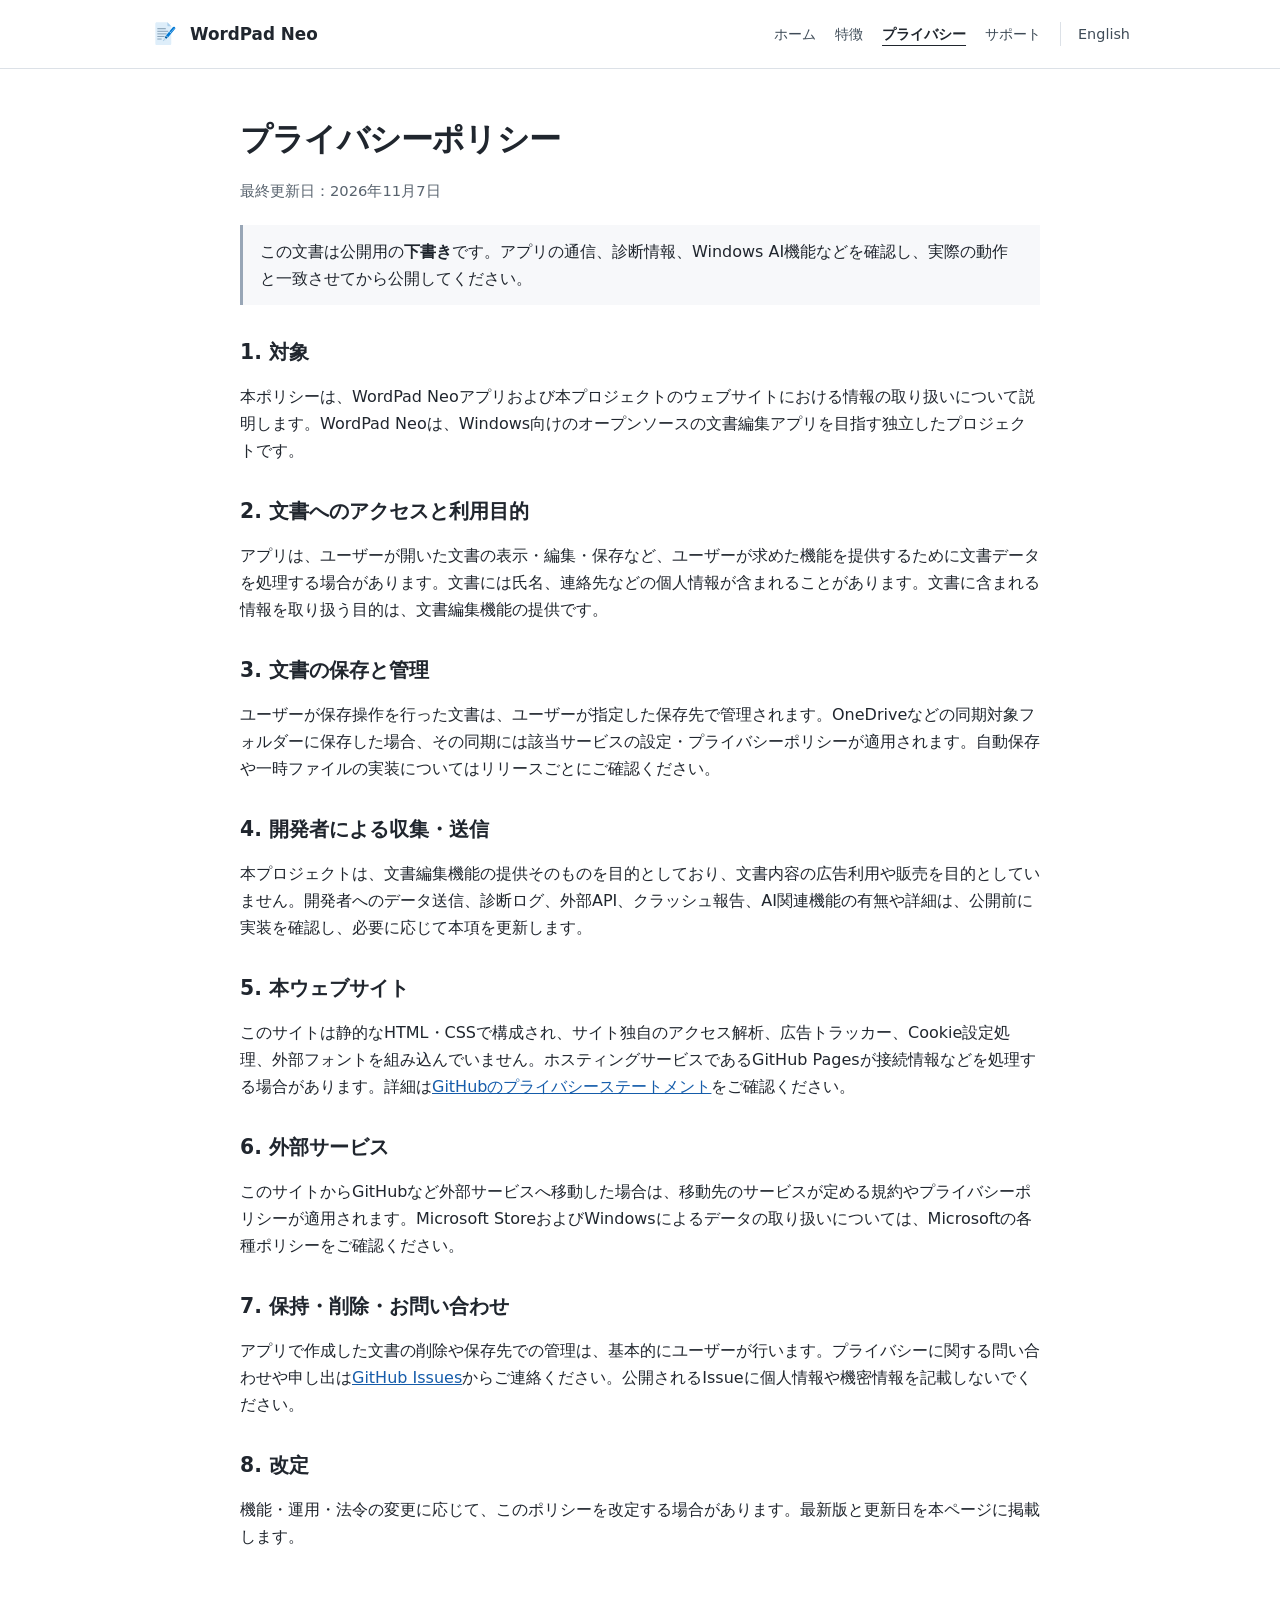
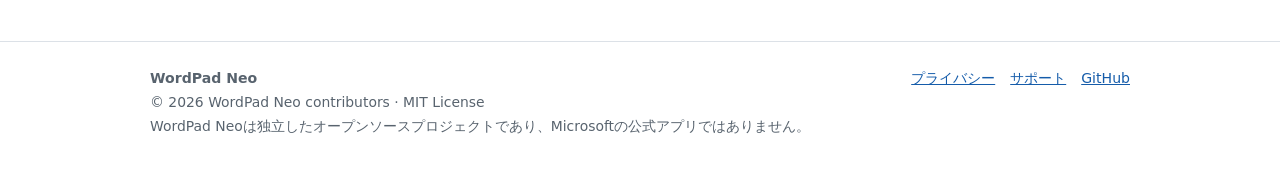
==== docs/ja/privacy.html @ f22e0221 "Create a website" ====
<!DOCTYPE html>
<html lang="ja">

<head>
    <meta charset="utf-8" />
    <meta content="width=device-width,initial-scale=1" name="viewport" />
    <meta content="light" name="color-scheme" />
    <meta content="#f7f8fa" name="theme-color" />
    <meta content="WordPad Neo の公式プロジェクトサイト。機能、開発状況、プライバシー、サポート情報。" name="description" />
    <title>プライバシーポリシー | WordPad Neo</title>
    <link href="../assets/logo.svg" rel="icon" type="image/svg+xml" />
    <link href="../assets/style.css" rel="stylesheet" />
    <link href="../en/privacy.html" hreflang="en" rel="alternate" />
</head>

<body><a class="skip" href="#main">本文へ移動</a>
    <header class="topbar">
        <div class="wrap topbar-inner"><a class="brand" href="index.html"><img alt="" height="40"
                    src="../assets/logo.svg" width="40" />WordPad Neo</a>
            <nav aria-label="メインナビゲーション" class="nav"><a href="index.html">ホーム</a><a href="features.html">特徴</a><a
                    aria-current="page" href="privacy.html">プライバシー</a><a href="support.html">サポート</a><a class="locale"
                    href="../en/privacy.html" lang="en">English</a></nav>
        </div>
    </header>
    <main id="main">
        <article class="wrap content">
            <h1>プライバシーポリシー</h1>
            <p class="updated">最終更新日：2026年11月7日</p>
            <div class="callout">
                <p>この文書は公開用の<strong>下書き</strong>です。アプリの通信、診断情報、Windows AI機能などを確認し、実際の動作と一致させてから公開してください。</p>
            </div>
            <h2>1. 対象</h2>
            <p>本ポリシーは、WordPad Neoアプリおよび本プロジェクトのウェブサイトにおける情報の取り扱いについて説明します。WordPad
                Neoは、Windows向けのオープンソースの文書編集アプリを目指す独立したプロジェクトです。</p>
            <h2>2. 文書へのアクセスと利用目的</h2>
            <p>アプリは、ユーザーが開いた文書の表示・編集・保存など、ユーザーが求めた機能を提供するために文書データを処理する場合があります。文書には氏名、連絡先などの個人情報が含まれることがあります。文書に含まれる情報を取り扱う目的は、文書編集機能の提供です。
            </p>
            <h2>3. 文書の保存と管理</h2>
            <p>ユーザーが保存操作を行った文書は、ユーザーが指定した保存先で管理されます。OneDriveなどの同期対象フォルダーに保存した場合、その同期には該当サービスの設定・プライバシーポリシーが適用されます。自動保存や一時ファイルの実装についてはリリースごとにご確認ください。
            </p>
            <h2>4. 開発者による収集・送信</h2>
            <p>本プロジェクトは、文書編集機能の提供そのものを目的としており、文書内容の広告利用や販売を目的としていません。開発者へのデータ送信、診断ログ、外部API、クラッシュ報告、AI関連機能の有無や詳細は、公開前に実装を確認し、必要に応じて本項を更新します。
            </p>
            <h2>5. 本ウェブサイト</h2>
            <p>このサイトは静的なHTML・CSSで構成され、サイト独自のアクセス解析、広告トラッカー、Cookie設定処理、外部フォントを組み込んでいません。ホスティングサービスであるGitHub
                Pagesが接続情報などを処理する場合があります。詳細は<a
                    href="https://docs.github.com/en/site-policy/privacy-policies/github-general-privacy-statement">GitHubのプライバシーステートメント</a>をご確認ください。
            </p>
            <h2>6. 外部サービス</h2>
            <p>このサイトからGitHubなど外部サービスへ移動した場合は、移動先のサービスが定める規約やプライバシーポリシーが適用されます。Microsoft
                StoreおよびWindowsによるデータの取り扱いについては、Microsoftの各種ポリシーをご確認ください。</p>
            <h2>7. 保持・削除・お問い合わせ</h2>
            <p>アプリで作成した文書の削除や保存先での管理は、基本的にユーザーが行います。プライバシーに関する問い合わせや申し出は<a
                    href="https://github.com/suzush/wordpadneo/issues">GitHub
                    Issues</a>からご連絡ください。公開されるIssueに個人情報や機密情報を記載しないでください。</p>
            <h2>8. 改定</h2>
            <p>機能・運用・法令の変更に応じて、このポリシーを改定する場合があります。最新版と更新日を本ページに掲載します。</p>
        </article>
    </main>
    <footer class="footer">
        <div class="wrap footer-row">
            <div><strong>WordPad Neo</strong>
                <div class="small">© 2026 WordPad Neo contributors · MIT License</div>
                <div class="small">WordPad Neoは独立したオープンソースプロジェクトであり、Microsoftの公式アプリではありません。</div>
            </div>
            <div class="footer-links"><a href="privacy.html">プライバシー</a><a href="support.html">サポート</a><a
                    href="https://github.com/suzush/wordpadneo" rel="noopener noreferrer">GitHub</a></div>
        </div>
    </footer>
</body>

</html>
---- docs/assets/style.css ----
/* WordPad Neo project website — minimal, readable, no external dependencies */
:root {
    color-scheme: light;
    --bg: #fff;
    --panel: #f7f8fa;
    --text: #20262e;
    --muted: #58636e;
    --border: #dce1e7;
    --link: #155caa;
    --max: 980px
}

* {
    box-sizing: border-box
}

html {
    scroll-behavior: smooth
}

body {
    margin: 0;
    background: var(--bg);
    color: var(--text);
    font: 16px/1.7 system-ui, -apple-system, "Segoe UI", "Yu Gothic", Meiryo, sans-serif
}

a {
    color: var(--link)
}

a:hover {
    text-decoration: none
}

a:focus-visible,
summary:focus-visible {
    outline: 2px solid var(--link);
    outline-offset: 3px
}

.wrap {
    width: min(var(--max), calc(100% - 40px));
    margin-inline: auto
}

.topbar {
    border-bottom: 1px solid var(--border);
    background: #fff
}

.topbar-inner {
    display: flex;
    align-items: center;
    justify-content: space-between;
    gap: 20px;
    min-height: 68px
}

.brand {
    display: flex;
    align-items: center;
    gap: 10px;
    color: var(--text);
    text-decoration: none;
    font-size: 1.05rem;
    font-weight: 650
}

.brand img {
    height: 30px;
    width: 30px
}

.nav {
    display: flex;
    align-items: center;
    gap: 19px;
    flex-wrap: wrap
}

.nav a {
    font-size: .9rem;
    text-decoration: none;
    color: #3e4b57
}

.nav a[aria-current=page] {
    color: var(--text);
    font-weight: 650;
    text-decoration: underline;
    text-underline-offset: 6px
}

.nav .locale {
    border-left: 1px solid var(--border);
    padding-left: 17px
}

.main-content {
    padding-top: 55px;
    padding-bottom: 70px
}

.intro-block {
    max-width: 790px;
    padding-bottom: 44px
}

.kicker {
    color: var(--muted);
    font-size: .84rem;
    margin: 0 0 12px
}

h1 {
    font-size: clamp(2rem, 4vw, 2.65rem);
    line-height: 1.25;
    margin: 0 0 19px;
    font-weight: 670;
    letter-spacing: -.025em
}

h2 {
    font-size: 1.38rem;
    line-height: 1.35;
    font-weight: 650;
    margin: 0 0 18px
}

.intro {
    font-size: 1.06rem;
    margin: 0 0 18px
}

.status-note {
    color: var(--muted);
    margin: 0
}

.link-row {
    display: flex;
    align-items: center;
    flex-wrap: wrap;
    gap: 24px;
    margin-top: 23px
}

.button-link {
    display: inline-block;
    padding: 8px 20px;
    border-radius: 5px;
    border: 1px solid var(--border);
    background: var(--panel);
    color: var(--text);
    text-decoration: none;
    font-weight: 600
}

.button-link:hover {
    background: #eceff3
}

.plain-section {
    border-top: 1px solid var(--border);
    padding: 32px 0 39px
}

.plain-section p {
    max-width: 790px
}

.muted,
.small {
    color: var(--muted)
}

.small {
    font-size: .87rem
}

.project-links {
    padding-left: 22px
}

.project-links li {
    margin: 5px 0
}

.content {
    max-width: 800px;
    padding: 50px 0 75px
}

.content h1 {
    font-size: 2rem
}

.content h2 {
    font-size: 1.27rem;
    margin: 34px 0 10px
}

.content p,
.content li {
    color: var(--text)
}

.content ul,
.content ol {
    padding-left: 23px
}

.content .updated {
    color: var(--muted);
    font-size: .92rem
}

.content .callout,
.note {
    border-left: 3px solid #98a6b6;
    background: var(--panel);
    padding: 13px 17px;
    margin: 22px 0;
    border-radius: 0
}

.content .callout p {
    margin: 0
}

.content .lead {
    color: var(--muted)
}

.cards {
    display: grid;
    grid-template-columns: repeat(3, minmax(0, 1fr));
    gap: 15px;
    margin: 22px 0
}

.card,
.panel {
    border: 1px solid var(--border);
    border-radius: 5px;
    background: #fff;
    padding: 20px
}

.card .symbol {
    font-size: 1.1rem
}

.card h3 {
    font-size: 1rem;
    margin: 8px 0
}

.card p {
    font-size: .94rem;
    color: var(--muted)
}

.split {
    display: grid;
    grid-template-columns: 1fr 1fr;
    gap: 20px
}

.actions {
    display: flex;
    gap: 14px;
    flex-wrap: wrap;
    margin-top: 16px
}

.btn {
    display: inline-block;
    padding: 8px 14px;
    text-decoration: none;
    border: 1px solid var(--border);
    border-radius: 5px;
    color: var(--text);
    background: var(--panel)
}

.btn:hover {
    background: #e9edf2
}

.footer {
    border-top: 1px solid var(--border);
    padding: 25px 0 35px;
    color: var(--muted);
    font-size: .88rem
}

.footer-row {
    display: flex;
    justify-content: space-between;
    gap: 20px;
    flex-wrap: wrap
}

.footer-links {
    display: flex;
    gap: 15px;
    flex-wrap: wrap
}

.footer-links a {
    color: var(--link)
}

details {
    border: 1px solid var(--border);
    border-radius: 5px;
    padding: 14px 18px;
    margin: 12px 0
}

summary {
    font-weight: 600;
    cursor: pointer
}

.skip {
    position: absolute;
    left: -9999px;
    top: 0;
    padding: 8px;
    background: white;
    color: black
}

.skip:focus {
    left: 10px;
    z-index: 10
}

.pill {
    background: var(--panel);
    padding: 3px 8px;
    border: 1px solid var(--border);
    border-radius: 4px;
    font-size: .84rem
}

.screenshots {
    display: flex;
    justify-content: center;
    width: 100%;
    margin-top: 24px;
}

.screenshots figure {
    width: 100%;
    max-width: 1100px;
    margin: 0;
}

.screenshots img {
    display: block;
    width: 100%;
    height: auto;
    margin: 0 auto;
    border-radius: 8px;
    border: 1px solid #e0e0e0;
}

@media(max-width:730px) {
    .topbar-inner {
        align-items: flex-start;
        flex-direction: column;
        gap: 8px;
        padding: 13px 0
    }

    .nav {
        gap: 12px;
        padding-bottom: 4px
    }

    .nav a {
        font-size: .85rem
    }

    .main-content {
        padding-top: 35px
    }

    .screenshots,
    .cards,
    .split {
        grid-template-columns: 1fr
    }

    .screenshots {
        gap: 27px
    }
}

@media(prefers-reduced-motion:reduce) {
    html {
        scroll-behavior: auto
    }
}
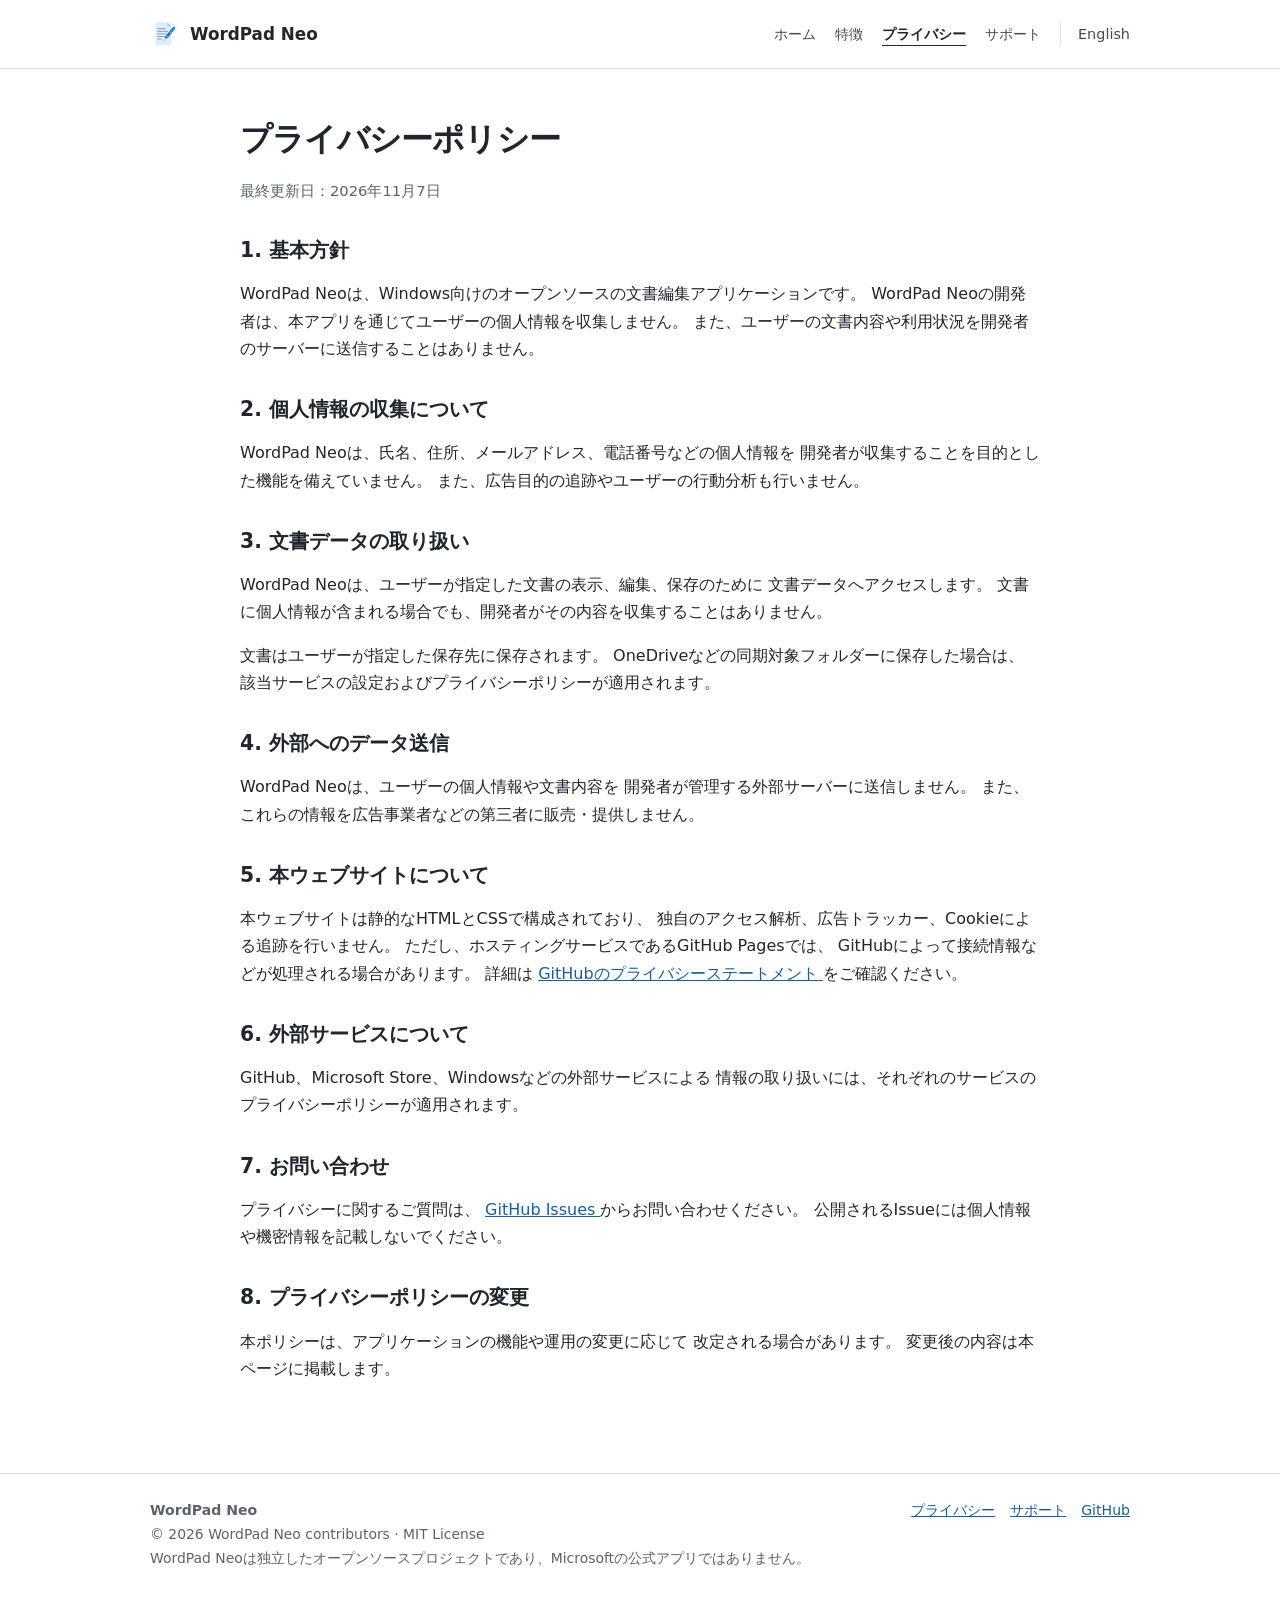
==== commit f7f7ce4f: "Edit privacy policy" ====
--- a/docs/ja/privacy.html
+++ b/docs/ja/privacy.html
@@ -23,39 +23,82 @@
         </div>
     </header>
     <main id="main">
+
         <article class="wrap content">
             <h1>プライバシーポリシー</h1>
             <p class="updated">最終更新日：2026年11月7日</p>
-            <div class="callout">
-                <p>この文書は公開用の<strong>下書き</strong>です。アプリの通信、診断情報、Windows AI機能などを確認し、実際の動作と一致させてから公開してください。</p>
-            </div>
-            <h2>1. 対象</h2>
-            <p>本ポリシーは、WordPad Neoアプリおよび本プロジェクトのウェブサイトにおける情報の取り扱いについて説明します。WordPad
-                Neoは、Windows向けのオープンソースの文書編集アプリを目指す独立したプロジェクトです。</p>
-            <h2>2. 文書へのアクセスと利用目的</h2>
-            <p>アプリは、ユーザーが開いた文書の表示・編集・保存など、ユーザーが求めた機能を提供するために文書データを処理する場合があります。文書には氏名、連絡先などの個人情報が含まれることがあります。文書に含まれる情報を取り扱う目的は、文書編集機能の提供です。
+
+            <h2>1. 基本方針</h2>
+            <p>
+                WordPad Neoは、Windows向けのオープンソースの文書編集アプリケーションです。
+                WordPad Neoの開発者は、本アプリを通じてユーザーの個人情報を収集しません。
+                また、ユーザーの文書内容や利用状況を開発者のサーバーに送信することはありません。
             </p>
-            <h2>3. 文書の保存と管理</h2>
-            <p>ユーザーが保存操作を行った文書は、ユーザーが指定した保存先で管理されます。OneDriveなどの同期対象フォルダーに保存した場合、その同期には該当サービスの設定・プライバシーポリシーが適用されます。自動保存や一時ファイルの実装についてはリリースごとにご確認ください。
+
+            <h2>2. 個人情報の収集について</h2>
+            <p>
+                WordPad Neoは、氏名、住所、メールアドレス、電話番号などの個人情報を
+                開発者が収集することを目的とした機能を備えていません。
+                また、広告目的の追跡やユーザーの行動分析も行いません。
             </p>
-            <h2>4. 開発者による収集・送信</h2>
-            <p>本プロジェクトは、文書編集機能の提供そのものを目的としており、文書内容の広告利用や販売を目的としていません。開発者へのデータ送信、診断ログ、外部API、クラッシュ報告、AI関連機能の有無や詳細は、公開前に実装を確認し、必要に応じて本項を更新します。
+
+            <h2>3. 文書データの取り扱い</h2>
+            <p>
+                WordPad Neoは、ユーザーが指定した文書の表示、編集、保存のために
+                文書データへアクセスします。
+                文書に個人情報が含まれる場合でも、開発者がその内容を収集することはありません。
             </p>
-            <h2>5. 本ウェブサイト</h2>
-            <p>このサイトは静的なHTML・CSSで構成され、サイト独自のアクセス解析、広告トラッカー、Cookie設定処理、外部フォントを組み込んでいません。ホスティングサービスであるGitHub
-                Pagesが接続情報などを処理する場合があります。詳細は<a
-                    href="https://docs.github.com/en/site-policy/privacy-policies/github-general-privacy-statement">GitHubのプライバシーステートメント</a>をご確認ください。
+            <p>
+                文書はユーザーが指定した保存先に保存されます。
+                OneDriveなどの同期対象フォルダーに保存した場合は、
+                該当サービスの設定およびプライバシーポリシーが適用されます。
             </p>
-            <h2>6. 外部サービス</h2>
-            <p>このサイトからGitHubなど外部サービスへ移動した場合は、移動先のサービスが定める規約やプライバシーポリシーが適用されます。Microsoft
-                StoreおよびWindowsによるデータの取り扱いについては、Microsoftの各種ポリシーをご確認ください。</p>
-            <h2>7. 保持・削除・お問い合わせ</h2>
-            <p>アプリで作成した文書の削除や保存先での管理は、基本的にユーザーが行います。プライバシーに関する問い合わせや申し出は<a
-                    href="https://github.com/suzush/wordpadneo/issues">GitHub
-                    Issues</a>からご連絡ください。公開されるIssueに個人情報や機密情報を記載しないでください。</p>
-            <h2>8. 改定</h2>
-            <p>機能・運用・法令の変更に応じて、このポリシーを改定する場合があります。最新版と更新日を本ページに掲載します。</p>
+
+            <h2>4. 外部へのデータ送信</h2>
+            <p>
+                WordPad Neoは、ユーザーの個人情報や文書内容を
+                開発者が管理する外部サーバーに送信しません。
+                また、これらの情報を広告事業者などの第三者に販売・提供しません。
+            </p>
+
+            <h2>5. 本ウェブサイトについて</h2>
+            <p>
+                本ウェブサイトは静的なHTMLとCSSで構成されており、
+                独自のアクセス解析、広告トラッカー、Cookieによる追跡を行いません。
+                ただし、ホスティングサービスであるGitHub Pagesでは、
+                GitHubによって接続情報などが処理される場合があります。
+                詳細は
+                <a href="https://docs.github.com/en/site-policy/privacy-policies/github-general-privacy-statement">
+                    GitHubのプライバシーステートメント
+                </a>
+                をご確認ください。
+            </p>
+
+            <h2>6. 外部サービスについて</h2>
+            <p>
+                GitHub、Microsoft Store、Windowsなどの外部サービスによる
+                情報の取り扱いには、それぞれのサービスの
+                プライバシーポリシーが適用されます。
+            </p>
+
+            <h2>7. お問い合わせ</h2>
+            <p>
+                プライバシーに関するご質問は、
+                <a href="https://github.com/suzush/wordpadneo/issues">
+                    GitHub Issues
+                </a>
+                からお問い合わせください。
+                公開されるIssueには個人情報や機密情報を記載しないでください。
+            </p>
+
+            <h2>8. プライバシーポリシーの変更</h2>
+            <p>
+                本ポリシーは、アプリケーションの機能や運用の変更に応じて
+                改定される場合があります。
+                変更後の内容は本ページに掲載します。
+            </p>
         </article>
+
     </main>
     <footer class="footer">
         <div class="wrap footer-row">
